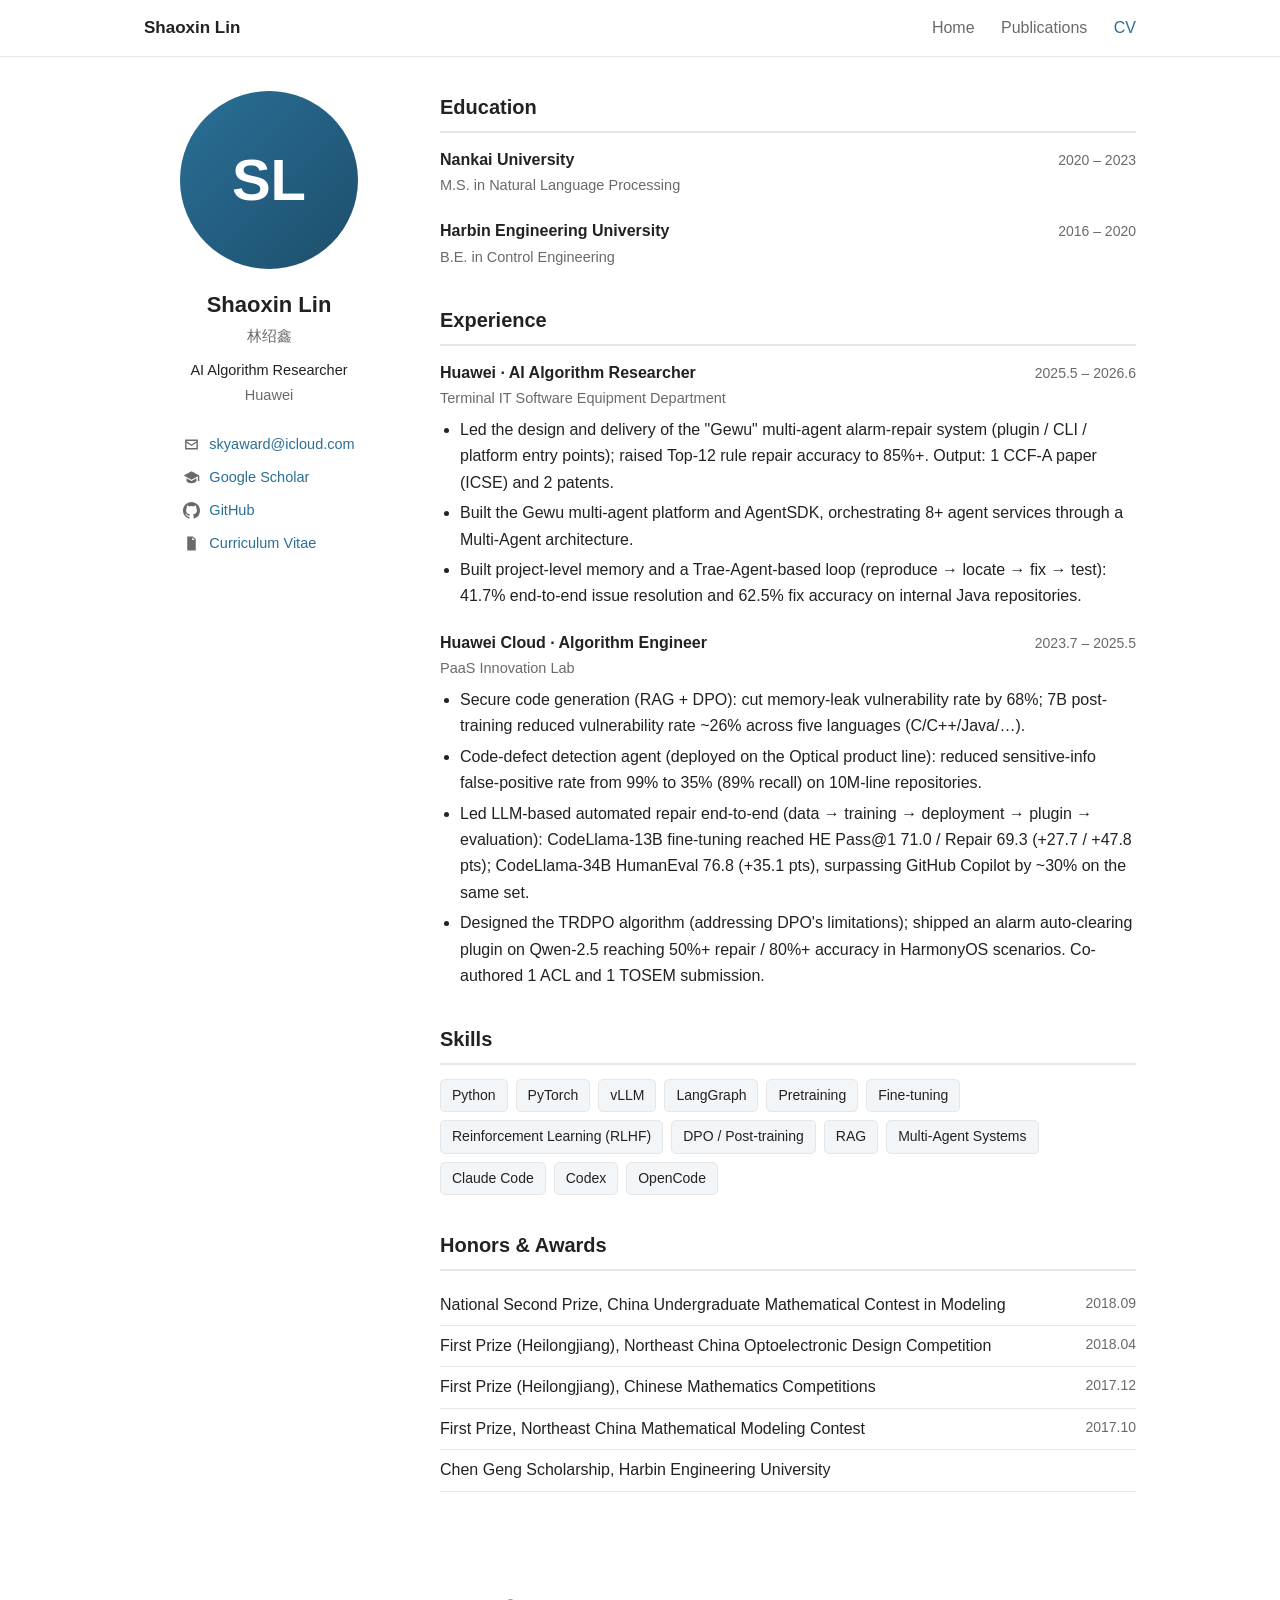
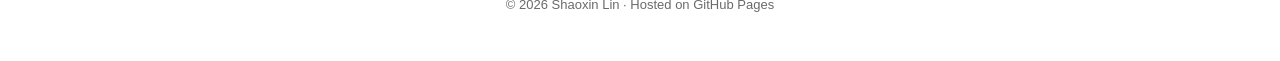
==== cv.html @ 7d72d430 "Add files via upload" ====
<!doctype html>
<html lang="en">
<head>
<meta charset="utf-8">
<meta name="viewport" content="width=device-width,initial-scale=1">
<title>CV — Shaoxin Lin</title>
<link rel="stylesheet" href="style.css">
</head>
<body>

<div class="topbar"><div class="inner">
  <span class="brand">Shaoxin Lin</span>
  <nav class="nav">
    <a href="index.html">Home</a>
    <a href="publications.html">Publications</a>
    <a href="cv.html" class="active">CV</a>
  </nav>
</div></div>

<div class="wrap">
  <aside class="sidebar">
    <div class="avatar"><img src="assets/profile.jpg" alt="Shaoxin Lin" onerror="this.remove()">SL</div>
    <h1>Shaoxin Lin</h1>
    <div class="zh">林绍鑫</div>
    <div class="role">AI Algorithm Researcher</div>
    <div class="org">Huawei</div>
    <ul class="links">
      <li><svg viewBox="0 0 24 24"><path d="M3 5h18v14H3V5zm2 2v.4l7 4.5 7-4.5V7H5zm14 2.7-7 4.5-7-4.5V17h14V9.7z"/></svg><a href="mailto:skyaward@icloud.com">skyaward@icloud.com</a></li>
      <li><svg viewBox="0 0 24 24"><path d="M12 3 1 9l11 6 9-4.9V17h2V9L12 3zM5 13.2V17c0 1.7 3.1 3 7 3s7-1.3 7-3v-3.8l-7 3.8-7-3.8z"/></svg><a href="https://scholar.google.com/" rel="me">Google Scholar</a></li>
      <li><svg viewBox="0 0 16 16"><path d="M8 0C3.58 0 0 3.58 0 8c0 3.54 2.29 6.53 5.47 7.59.4.07.55-.17.55-.38 0-.19-.01-.82-.01-1.49-2.01.37-2.53-.49-2.69-.94-.09-.23-.48-.94-.82-1.13-.28-.15-.68-.52-.01-.53.63-.01 1.08.58 1.23.82.72 1.21 1.87.87 2.33.66.07-.52.28-.87.51-1.07-1.78-.2-3.64-.89-3.64-3.95 0-.87.31-1.59.82-2.15-.08-.2-.36-1.02.08-2.12 0 0 .67-.21 2.2.82a7.6 7.6 0 0 1 4 0c1.53-1.03 2.2-.82 2.2-.82.44 1.1.16 1.92.08 2.12.51.56.82 1.27.82 2.15 0 3.07-1.87 3.75-3.65 3.95.29.25.54.73.54 1.48 0 1.07-.01 1.93-.01 2.2 0 .21.15.46.55.38A8.01 8.01 0 0 0 16 8c0-4.42-3.58-8-8-8z"/></svg><a href="https://github.com/linshaoxin-maker">GitHub</a></li>
      <li><svg viewBox="0 0 24 24"><path d="M6 2h8l4 4v16H6V2zm7 1.5V7h3.5L13 3.5zM8 11h8v1.5H8V11zm0 3h8v1.5H8V14zm0 3h5v1.5H8V17z"/></svg><a href="cv.html">Curriculum Vitae</a></li>
    </ul>
  </aside>

  <main class="main">
    <section>
      <h2>Education</h2>
      <div class="cv-item">
        <div class="head"><span class="where">Nankai University</span><span class="when">2020 &ndash; 2023</span></div>
        <div class="what">M.S. in Natural Language Processing</div>
      </div>
      <div class="cv-item">
        <div class="head"><span class="where">Harbin Engineering University</span><span class="when">2016 &ndash; 2020</span></div>
        <div class="what">B.E. in Control Engineering</div>
      </div>
    </section>

    <section>
      <h2>Experience</h2>
      <div class="cv-item">
        <div class="head"><span class="where">Huawei &middot; AI Algorithm Researcher</span><span class="when">2025.5 &ndash; 2026.6</span></div>
        <div class="what">Terminal IT Software Equipment Department</div>
        <ul>
          <li>Led the design and delivery of the "Gewu" multi-agent alarm-repair system (plugin / CLI / platform entry points); raised Top-12 rule repair accuracy to 85%+. Output: 1 CCF-A paper (ICSE) and 2 patents.</li>
          <li>Built the Gewu multi-agent platform and AgentSDK, orchestrating 8+ agent services through a Multi-Agent architecture.</li>
          <li>Built project-level memory and a Trae-Agent-based loop (reproduce &rarr; locate &rarr; fix &rarr; test): 41.7% end-to-end issue resolution and 62.5% fix accuracy on internal Java repositories.</li>
        </ul>
      </div>
      <div class="cv-item">
        <div class="head"><span class="where">Huawei Cloud &middot; Algorithm Engineer</span><span class="when">2023.7 &ndash; 2025.5</span></div>
        <div class="what">PaaS Innovation Lab</div>
        <ul>
          <li>Secure code generation (RAG + DPO): cut memory-leak vulnerability rate by 68%; 7B post-training reduced vulnerability rate ~26% across five languages (C/C++/Java/&hellip;).</li>
          <li>Code-defect detection agent (deployed on the Optical product line): reduced sensitive-info false-positive rate from 99% to 35% (89% recall) on 10M-line repositories.</li>
          <li>Led LLM-based automated repair end-to-end (data &rarr; training &rarr; deployment &rarr; plugin &rarr; evaluation): CodeLlama-13B fine-tuning reached HE Pass@1 71.0 / Repair 69.3 (+27.7 / +47.8 pts); CodeLlama-34B HumanEval 76.8 (+35.1 pts), surpassing GitHub Copilot by ~30% on the same set.</li>
          <li>Designed the TRDPO algorithm (addressing DPO's limitations); shipped an alarm auto-clearing plugin on Qwen-2.5 reaching 50%+ repair / 80%+ accuracy in HarmonyOS scenarios. Co-authored 1 ACL and 1 TOSEM submission.</li>
        </ul>
      </div>
    </section>

    <section>
      <h2>Skills</h2>
      <ul class="skills">
        <li>Python</li><li>PyTorch</li><li>vLLM</li><li>LangGraph</li>
        <li>Pretraining</li><li>Fine-tuning</li><li>Reinforcement Learning (RLHF)</li><li>DPO / Post-training</li><li>RAG</li>
        <li>Multi-Agent Systems</li><li>Claude Code</li><li>Codex</li><li>OpenCode</li>
      </ul>
    </section>

    <section>
      <h2>Honors &amp; Awards</h2>
      <ul class="honors">
        <li><span>National Second Prize, China Undergraduate Mathematical Contest in Modeling</span><span class="yr">2018.09</span></li>
        <li><span>First Prize (Heilongjiang), Northeast China Optoelectronic Design Competition</span><span class="yr">2018.04</span></li>
        <li><span>First Prize (Heilongjiang), Chinese Mathematics Competitions</span><span class="yr">2017.12</span></li>
        <li><span>First Prize, Northeast China Mathematical Modeling Contest</span><span class="yr">2017.10</span></li>
        <li><span>Chen Geng Scholarship, Harbin Engineering University</span><span class="yr"></span></li>
      </ul>
    </section>
  </main>
</div>

<div class="footer">&copy; 2026 Shaoxin Lin &middot; Hosted on GitHub Pages</div>

</body>
</html>
---- style.css ----
:root{
  --accent:#2a6f97;--accent-dark:#1d4e6b;--text:#222;--muted:#6a6a6a;
  --line:#e6e6e6;--bg:#fff;--chip:#f3f6f8;
}
*{box-sizing:border-box;}
html{scroll-behavior:smooth;}
body{margin:0;font-family:-apple-system,BlinkMacSystemFont,"Segoe UI",Roboto,"Helvetica Neue",Arial,"PingFang SC","Microsoft YaHei",sans-serif;color:var(--text);background:var(--bg);line-height:1.65;font-size:16px;}
a{color:var(--accent);text-decoration:none;}
a:hover{text-decoration:underline;}

.topbar{border-bottom:1px solid var(--line);background:#fff;position:sticky;top:0;z-index:20;}
.topbar .inner{max-width:1040px;margin:0 auto;padding:14px 24px;display:flex;justify-content:space-between;align-items:center;flex-wrap:wrap;gap:8px;}
.brand{font-weight:700;color:var(--text);font-size:17px;}
.nav a{margin-left:22px;color:var(--muted);font-weight:500;}
.nav a.active,.nav a:hover{color:var(--accent);text-decoration:none;}

.wrap{max-width:1040px;margin:0 auto;padding:34px 24px 50px;display:flex;gap:46px;align-items:flex-start;}
.sidebar{width:250px;flex-shrink:0;text-align:center;position:sticky;top:80px;}
.avatar{position:relative;width:178px;height:178px;border-radius:50%;margin:0 auto 18px;background:linear-gradient(135deg,var(--accent),var(--accent-dark));color:#fff;display:flex;align-items:center;justify-content:center;font-size:58px;font-weight:600;overflow:hidden;}
.avatar img{position:absolute;inset:0;width:100%;height:100%;object-fit:cover;}
.sidebar h1{font-size:22px;margin:6px 0 1px;}
.sidebar .zh{color:var(--muted);font-size:15px;margin-bottom:10px;}
.sidebar .role{font-size:14.5px;margin:1px 0;}
.sidebar .org{font-size:14.5px;color:var(--muted);margin-bottom:16px;}
.links{list-style:none;padding:0;margin:0 auto;text-align:left;display:inline-block;}
.links li{margin:9px 0;font-size:14.5px;display:flex;align-items:center;gap:9px;}
.links svg{width:17px;height:17px;fill:var(--muted);flex-shrink:0;}
.links a{word-break:break-all;}

.main{flex:1;min-width:0;}
.main h2{font-size:20px;margin:0 0 14px;padding-bottom:7px;border-bottom:2px solid var(--line);}
.main section{margin-bottom:34px;}
.lead{font-size:16px;}

.interests{padding-left:0;list-style:none;margin:0;}
.interests li{padding:5px 0 5px 22px;position:relative;}
.interests li:before{content:"\25B9";position:absolute;left:0;color:var(--accent);}

.news{list-style:none;padding:0;margin:0;}
.news li{display:flex;gap:14px;padding:8px 0;border-bottom:1px solid var(--line);font-size:15px;}
.news .date{color:var(--accent);font-weight:600;white-space:nowrap;min-width:54px;}

.pub{margin-bottom:20px;}
.pub .title{font-weight:600;color:var(--text);display:block;}
.pub .title a{color:var(--text);}
.pub .title a:hover{color:var(--accent);}
.pub .authors{font-size:14.5px;}
.pub .me{font-weight:700;}
.pub .venue{font-size:14px;color:var(--muted);font-style:italic;}
.pub .tags{margin-top:5px;}
.pub .tags a{display:inline-block;font-size:12.5px;border:1px solid var(--line);border-radius:4px;padding:1px 9px;margin:0 6px 0 0;color:var(--accent);}
.yeargroup{font-size:15px;font-weight:700;color:var(--accent);margin:0 0 12px;}

.cv-item{margin-bottom:20px;}
.cv-item .head{display:flex;justify-content:space-between;flex-wrap:wrap;gap:6px;align-items:baseline;}
.cv-item .head .where{font-weight:600;font-size:16px;}
.cv-item .head .when{color:var(--muted);font-size:14px;white-space:nowrap;}
.cv-item .what{color:var(--muted);font-size:14.5px;margin:1px 0 4px;}
.cv-item ul{margin:6px 0 0;padding-left:20px;}
.cv-item ul li{margin:4px 0;}

.skills{display:flex;flex-wrap:wrap;gap:8px;padding:0;list-style:none;margin:0;}
.skills li{background:var(--chip);border:1px solid var(--line);border-radius:5px;padding:4px 11px;font-size:14px;}

.honors{padding-left:0;list-style:none;margin:0;}
.honors li{padding:7px 0;border-bottom:1px solid var(--line);display:flex;justify-content:space-between;gap:12px;flex-wrap:wrap;}
.honors .yr{color:var(--muted);font-size:14px;white-space:nowrap;}

.footer{max-width:1040px;margin:0 auto;padding:18px 24px 46px;color:var(--muted);font-size:13px;text-align:center;}

@media (max-width:760px){
  .wrap{flex-direction:column;gap:28px;}
  .sidebar{width:100%;position:static;}
  .nav a{margin-left:14px;}
}
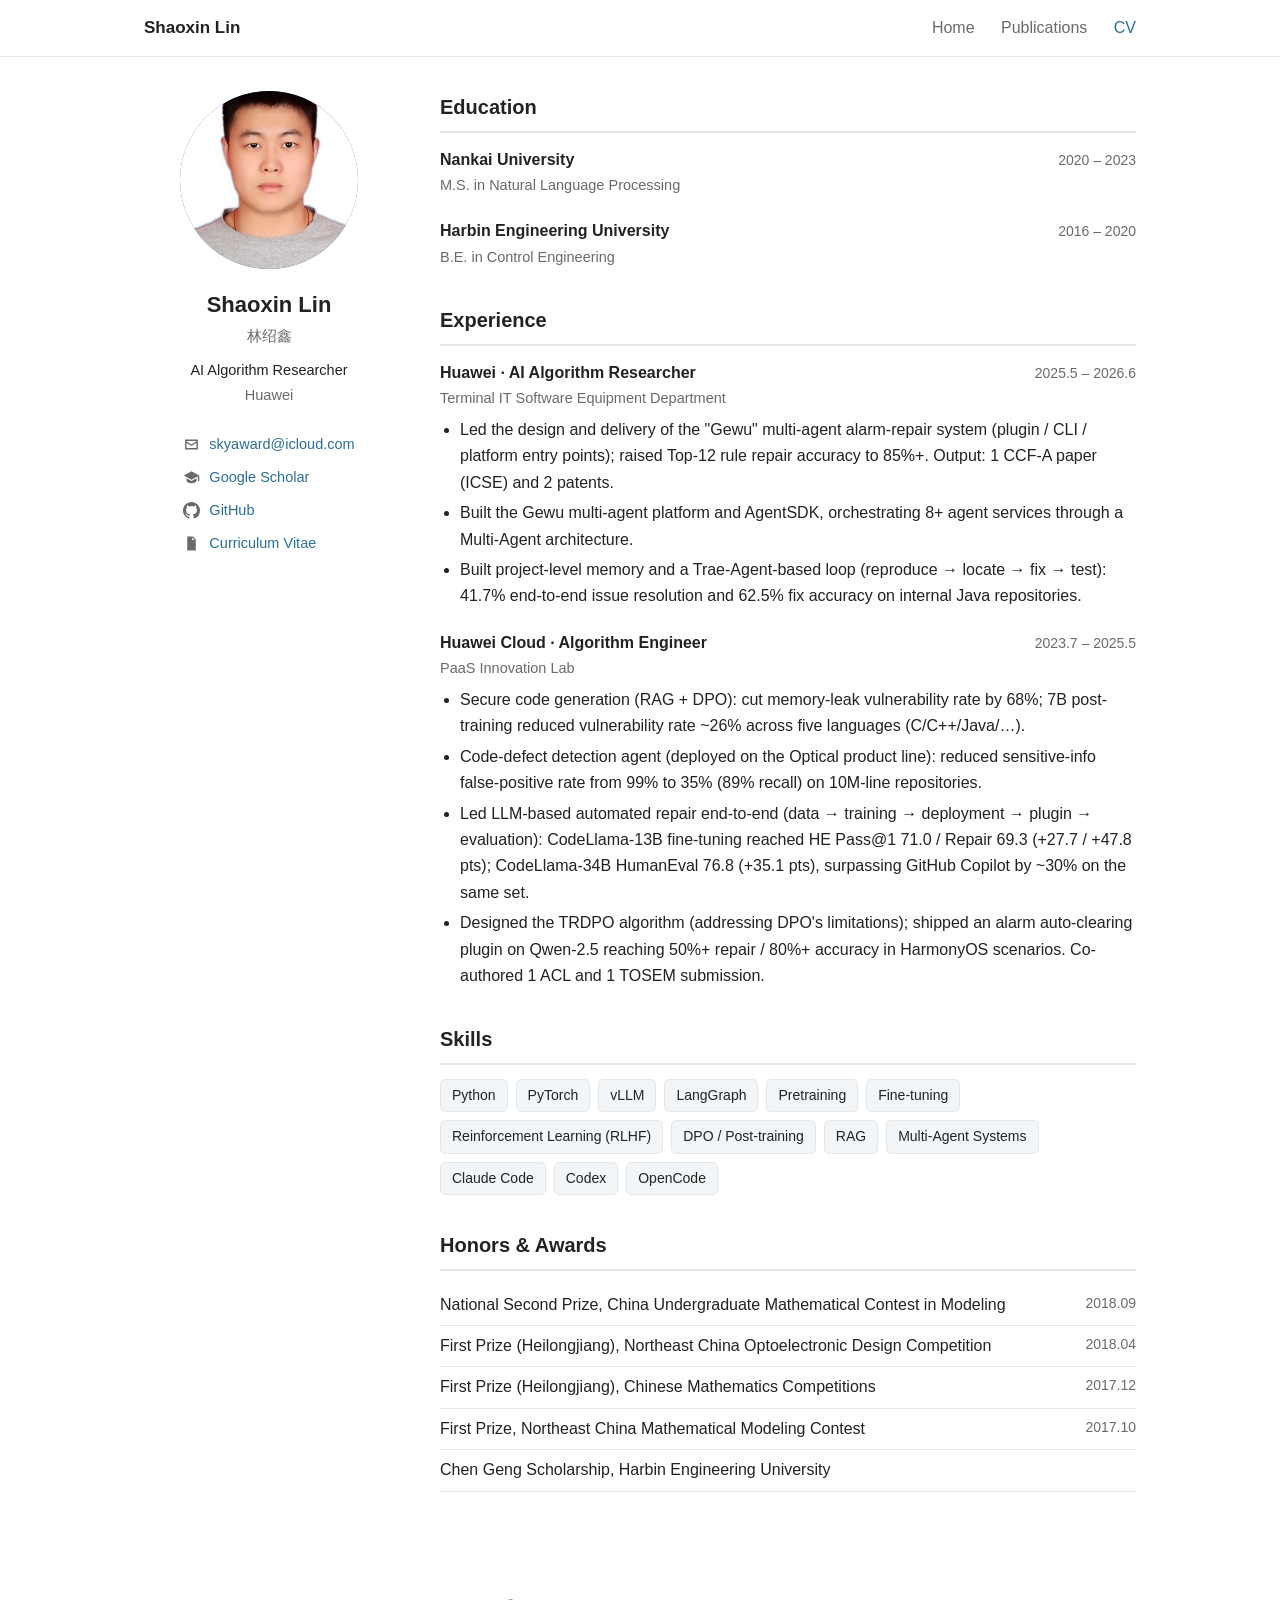
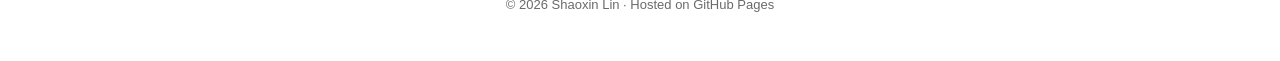
==== commit 36564ecc: "Add profile photo" ====
--- a/cv.html
+++ b/cv.html
@@ -19,14 +19,14 @@
 
 <div class="wrap">
   <aside class="sidebar">
-    <div class="avatar"><img src="assets/profile.jpg" alt="Shaoxin Lin" onerror="this.remove()">SL</div>
+    <div class="avatar"><img src="you.jpg" alt="Shaoxin Lin" onerror="this.remove()">SL</div>
     <h1>Shaoxin Lin</h1>
     <div class="zh">林绍鑫</div>
     <div class="role">AI Algorithm Researcher</div>
     <div class="org">Huawei</div>
     <ul class="links">
       <li><svg viewBox="0 0 24 24"><path d="M3 5h18v14H3V5zm2 2v.4l7 4.5 7-4.5V7H5zm14 2.7-7 4.5-7-4.5V17h14V9.7z"/></svg><a href="mailto:skyaward@icloud.com">skyaward@icloud.com</a></li>
-      <li><svg viewBox="0 0 24 24"><path d="M12 3 1 9l11 6 9-4.9V17h2V9L12 3zM5 13.2V17c0 1.7 3.1 3 7 3s7-1.3 7-3v-3.8l-7 3.8-7-3.8z"/></svg><a href="https://scholar.google.com/" rel="me">Google Scholar</a></li>
+      <li><svg viewBox="0 0 24 24"><path d="M12 3 1 9l11 6 9-4.9V17h2V9L12 3zM5 13.2V17c0 1.7 3.1 3 7 3s7-1.3 7-3v-3.8l-7 3.8-7-3.8z"/></svg><a href="https://scholar.google.com/citations?user=vJeWdKsAAAAJ" rel="me">Google Scholar</a></li>
       <li><svg viewBox="0 0 16 16"><path d="M8 0C3.58 0 0 3.58 0 8c0 3.54 2.29 6.53 5.47 7.59.4.07.55-.17.55-.38 0-.19-.01-.82-.01-1.49-2.01.37-2.53-.49-2.69-.94-.09-.23-.48-.94-.82-1.13-.28-.15-.68-.52-.01-.53.63-.01 1.08.58 1.23.82.72 1.21 1.87.87 2.33.66.07-.52.28-.87.51-1.07-1.78-.2-3.64-.89-3.64-3.95 0-.87.31-1.59.82-2.15-.08-.2-.36-1.02.08-2.12 0 0 .67-.21 2.2.82a7.6 7.6 0 0 1 4 0c1.53-1.03 2.2-.82 2.2-.82.44 1.1.16 1.92.08 2.12.51.56.82 1.27.82 2.15 0 3.07-1.87 3.75-3.65 3.95.29.25.54.73.54 1.48 0 1.07-.01 1.93-.01 2.2 0 .21.15.46.55.38A8.01 8.01 0 0 0 16 8c0-4.42-3.58-8-8-8z"/></svg><a href="https://github.com/linshaoxin-maker">GitHub</a></li>
       <li><svg viewBox="0 0 24 24"><path d="M6 2h8l4 4v16H6V2zm7 1.5V7h3.5L13 3.5zM8 11h8v1.5H8V11zm0 3h8v1.5H8V14zm0 3h5v1.5H8V17z"/></svg><a href="cv.html">Curriculum Vitae</a></li>
     </ul>
